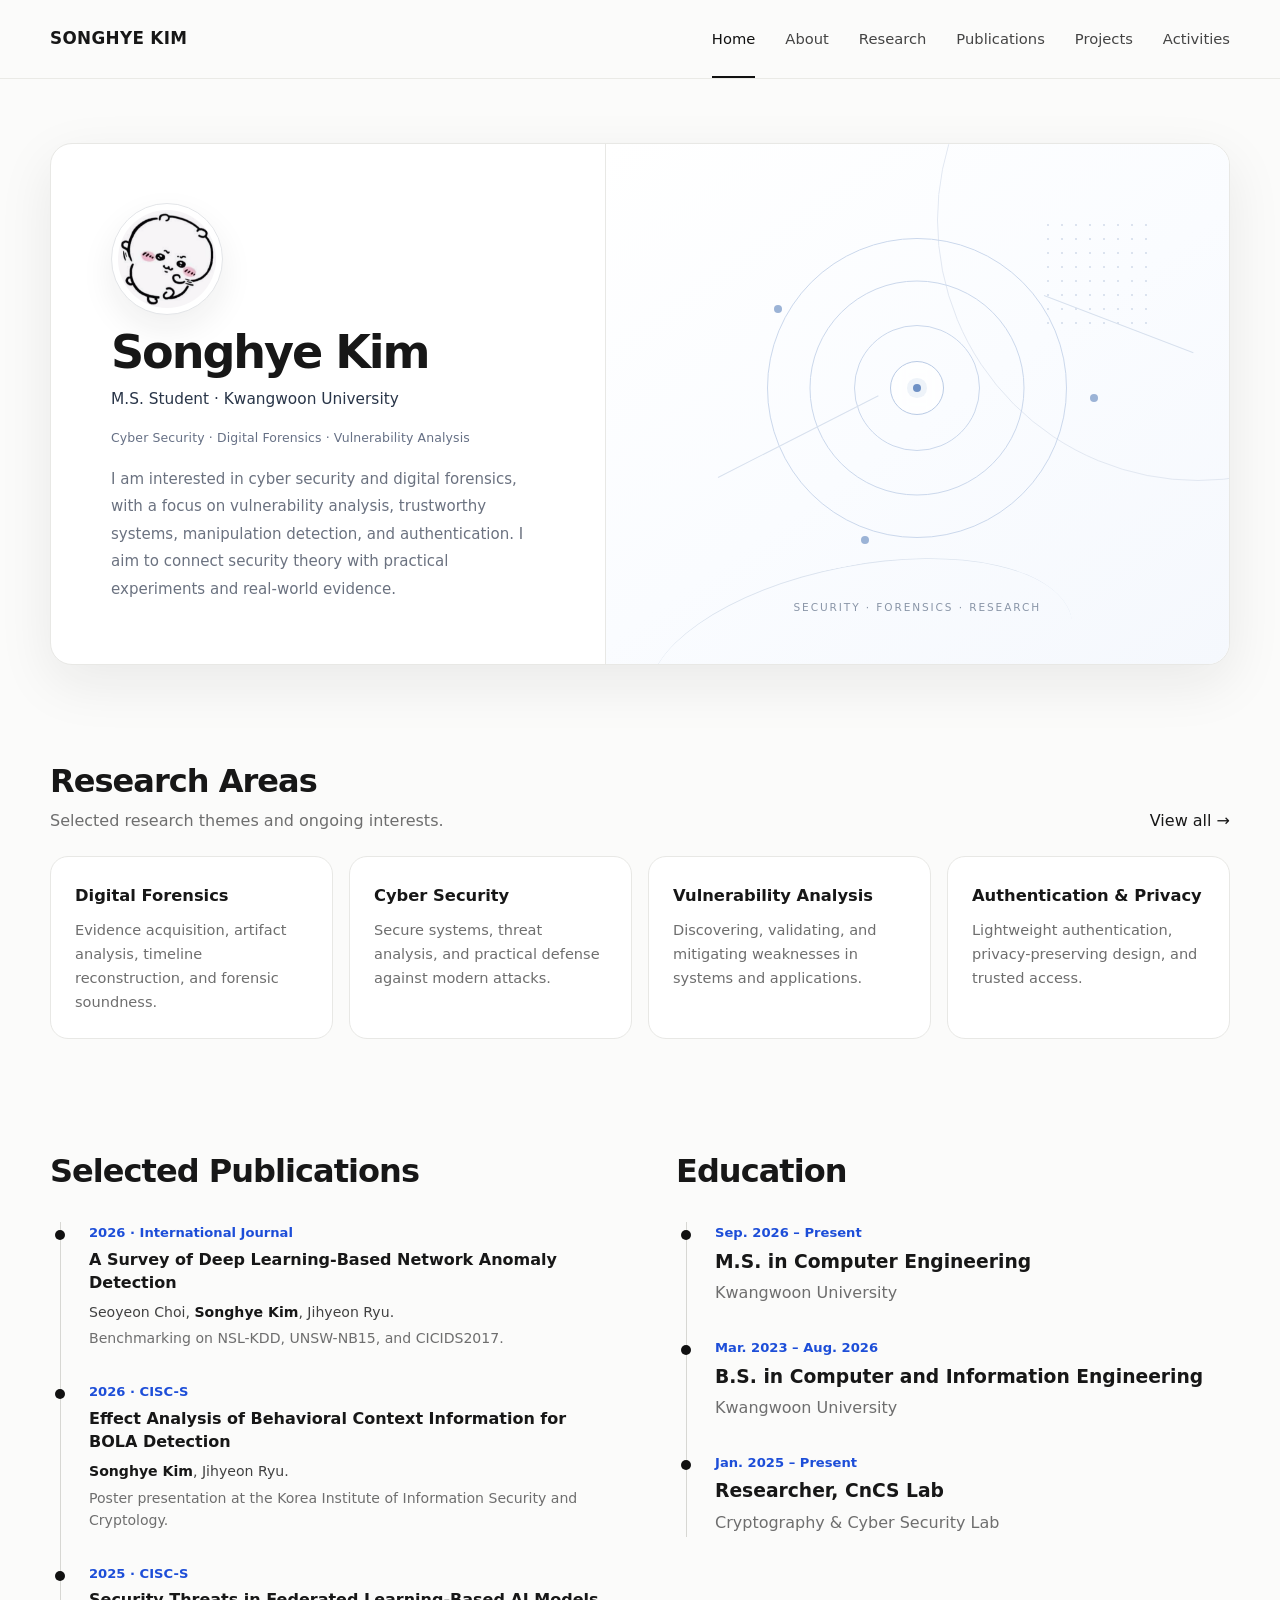
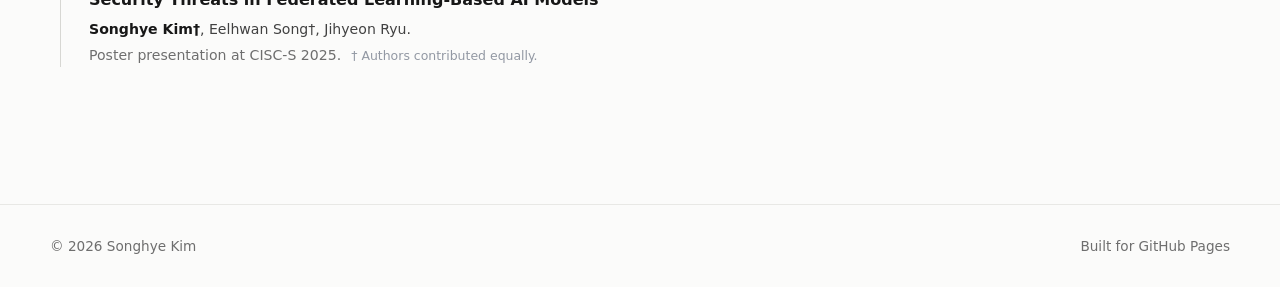
==== index.html @ ce2edfcd "ver 0.0.1" ====
<!doctype html>
<html lang="en">
<head>
  <meta charset="utf-8">
  <meta name="viewport" content="width=device-width,initial-scale=1">
  <meta name="description" content="Songhye Kim academic portfolio">
  <title>Home | Songhye Kim</title>
  <link rel="icon" href="assets/icons/favicon.svg">
  <link rel="stylesheet" href="assets/css/style.css">
</head>
<body>
<header class="site-header">
  <div class="container nav">
    <a class="brand" href="index.html">SONGHYE KIM</a>
    <button class="menu-btn" aria-label="메뉴 열기">Menu</button>
    <nav class="nav-links">
      <a class="active" href="index.html">Home</a>
      <a href="about.html">About</a>
      <a href="research.html">Research</a>
      <a href="publications.html">Publications</a>
      <a href="projects.html">Projects</a>
      <a href="activities.html">Activities</a>
    </nav>
  </div>
</header>

<main>
  <section class="hero">
    <div class="container">
      <div class="hero-card hero-card-clean hero-card-profile">
        <div class="hero-copy hero-copy-clean hero-copy-profile">
          <div class="profile-image-wrap">
            <img class="profile-image" src="assets/img/profile-hamster.png" alt="Songhye Kim profile image">
          </div>
          <h1>Songhye Kim</h1>
          <div class="hero-role"><span data-degree-status>Incoming M.S. Student</span> · Kwangwoon University</div>
          <div class="eyebrow hero-interests">Cyber Security · Digital Forensics · Vulnerability Analysis</div>
          <p class="lead hero-bio">I am interested in cyber security and digital forensics, with a focus on vulnerability analysis, trustworthy systems, manipulation detection, and authentication. I aim to connect security theory with practical experiments and real-world evidence.</p>
        </div>

        <div class="hero-visual-minimal interactive-visual" data-interactive-visual aria-hidden="true">
          <div class="visual-grid"></div>
          <div class="visual-orbit orbit-1"></div>
          <div class="visual-orbit orbit-2"></div>
          <div class="visual-orbit orbit-3"></div>
          <div class="visual-core"><span class="visual-core-dot"></span></div>
          <span class="visual-node node-1"></span>
          <span class="visual-node node-2"></span>
          <span class="visual-node node-3"></span>
          <span class="visual-line line-1"></span>
          <span class="visual-line line-2"></span>
          <span class="visual-cursor-dot"></span>
          <div class="visual-caption">SECURITY · FORENSICS · RESEARCH</div>
        </div>
      </div>
    </div>
  </section>

  <section>
    <div class="container">
      <div class="section-head">
        <div>
          <h2>Research Areas</h2>
          <p>Selected research themes and ongoing interests.</p>
        </div>
        <a href="research.html">View all →</a>
      </div>
      <div class="grid-4">
        <article class="card research-card-clean"><h3>Digital Forensics</h3><p>Evidence acquisition, artifact analysis, timeline reconstruction, and forensic soundness.</p></article>
        <article class="card research-card-clean"><h3>Cyber Security</h3><p>Secure systems, threat analysis, and practical defense against modern attacks.</p></article>
        <article class="card research-card-clean"><h3>Vulnerability Analysis</h3><p>Discovering, validating, and mitigating weaknesses in systems and applications.</p></article>
        <article class="card research-card-clean"><h3>Authentication & Privacy</h3><p>Lightweight authentication, privacy-preserving design, and trusted access.</p></article>
      </div>
    </div>
  </section>

  <section class="home-overview-section">
    <div class="container home-overview">
      <div>
        <div class="section-head"><h2>Selected Publications</h2></div>
        <div class="timeline publication-timeline">
          <div class="timeline-item publication-timeline-item">
            <div class="period">2026 · International Journal</div>
            <h3>A Survey of Deep Learning-Based Network Anomaly Detection</h3>
            <p class="publication-authors">Seoyeon Choi, <strong>Songhye Kim</strong>, Jihyeon Ryu.</p>
            <p>Benchmarking on NSL-KDD, UNSW-NB15, and CICIDS2017.</p>
          </div>
          <div class="timeline-item publication-timeline-item">
            <div class="period">2026 · CISC-S</div>
            <h3>Effect Analysis of Behavioral Context Information for BOLA Detection</h3>
            <p class="publication-authors"><strong>Songhye Kim</strong>, Jihyeon Ryu.</p>
            <p>Poster presentation at the Korea Institute of Information Security and Cryptology.</p>
          </div>
          <div class="timeline-item publication-timeline-item">
            <div class="period">2025 · CISC-S</div>
            <h3>Security Threats in Federated Learning-Based AI Models</h3>
            <p class="publication-authors"><strong>Songhye Kim†</strong>, Eelhwan Song†, Jihyeon Ryu.</p>
            <p>Poster presentation at CISC-S 2025. <span class="contrib-note">† Authors contributed equally.</span></p>
          </div>
        </div>
      </div>
      <div>
        <div class="section-head"><h2>Education</h2></div>
        <div class="timeline">
          <div class="timeline-item"><div class="period">Sep. 2026 – Present</div><h3>M.S. in Computer Engineering</h3><p>Kwangwoon University</p></div>
          <div class="timeline-item"><div class="period">Mar. 2023 – Aug. 2026</div><h3>B.S. in Computer and Information Engineering</h3><p>Kwangwoon University</p></div>
          <div class="timeline-item"><div class="period">Jan. 2025 – Present</div><h3>Researcher, CnCS Lab</h3><p>Cryptography & Cyber Security Lab</p></div>
        </div>
      </div>
    </div>
  </section>
</main>

<footer class="footer">
  <div class="container footer-inner">
    <span>© <span data-year></span> Songhye Kim</span>
    <span>Built for GitHub Pages</span>
  </div>
</footer>
<script src="assets/js/site.js"></script>
</body>
</html>
---- assets/css/style.css ----
:root{--bg:#fbfbfa;--panel:#fff;--text:#171717;--muted:#6e6e6e;--line:#e8e8e5;--accent:#1d4ed8;--soft:#f4f7ff;--shadow:0 18px 55px rgba(20,20,20,.08);--radius:22px}*{box-sizing:border-box}html{scroll-behavior:smooth}body{margin:0;font-family:Inter,ui-sans-serif,system-ui,-apple-system,BlinkMacSystemFont,"Segoe UI",sans-serif;background:var(--bg);color:var(--text);line-height:1.65}a{color:inherit;text-decoration:none}img{max-width:100%;display:block}.container{width:min(1180px,calc(100% - 64px));margin:auto}.site-header{position:sticky;top:0;z-index:50;background:rgba(251,251,250,.92);backdrop-filter:blur(16px);border-bottom:1px solid rgba(232,232,229,.9)}.nav{height:78px;display:flex;align-items:center;justify-content:space-between}.brand{font-weight:750;letter-spacing:.02em;font-size:1.05rem}.nav-links{display:flex;gap:30px;align-items:center;font-size:.92rem}.nav-links a{position:relative;color:#444}.nav-links a:hover,.nav-links a.active{color:#111}.nav-links a.active:after{content:"";position:absolute;left:0;right:0;bottom:-27px;height:2px;background:#111}.menu-btn{display:none;border:1px solid var(--line);background:#fff;border-radius:12px;padding:9px 12px}.hero{padding:72px 0 46px}.hero-card{min-height:560px;background:var(--panel);border:1px solid var(--line);border-radius:var(--radius);box-shadow:var(--shadow);display:grid;grid-template-columns:1.04fr .96fr;overflow:hidden}.hero-copy{padding:76px 58px;display:flex;flex-direction:column;justify-content:center}.eyebrow{font-size:.9rem;color:#777;margin-bottom:14px}.hero h1{font-size:clamp(3rem,6vw,5.2rem);letter-spacing:-.055em;line-height:.98;margin:0 0 18px}.hero-role{font-size:1.25rem;color:#444;margin-bottom:18px}.lead{color:var(--muted);max-width:610px;margin:0 0 30px}.actions{display:flex;gap:12px;flex-wrap:wrap}.btn{display:inline-flex;align-items:center;justify-content:center;padding:13px 20px;border-radius:10px;border:1px solid #1d1d1d;font-weight:650;font-size:.92rem}.btn.primary{background:#171717;color:#fff}.btn.secondary{background:#fff}.socials{display:flex;gap:18px;margin-top:30px;color:#555;font-size:.9rem}.hero-art{position:relative;min-height:560px;background:linear-gradient(135deg,#fff,#f7f9fd);border-left:1px solid var(--line);overflow:hidden}.orb{position:absolute;border:1px solid #cfd6e6;border-radius:50%}.orb.one{width:360px;height:360px;right:-50px;top:100px}.orb.two{width:260px;height:260px;right:65px;top:150px}.orb.three{width:160px;height:160px;right:180px;top:210px}.curve{position:absolute;width:500px;height:250px;border-top:1px solid #c9cfdb;border-radius:50%;transform:rotate(-18deg);right:-30px;top:220px}.lock{position:absolute;right:190px;top:245px;width:78px;height:78px;border:1px solid #aeb8cb;border-radius:50%;display:grid;place-items:center;font-size:28px;background:#fff}.dots{position:absolute;right:95px;top:115px;width:110px;height:110px;background-image:radial-gradient(#bcc4d2 1px,transparent 1px);background-size:13px 13px}.leaf{position:absolute;right:125px;bottom:95px;font-size:70px;transform:rotate(-18deg);filter:grayscale(.25)}.stats{display:grid;grid-template-columns:repeat(3,1fr);gap:14px;margin-top:28px}.stat{border:1px solid var(--line);border-radius:14px;padding:18px;background:#fff}.stat strong{display:block;font-size:1.35rem}.stat span{font-size:.83rem;color:var(--muted)}section{padding:48px 0}.section-head{display:flex;justify-content:space-between;align-items:end;margin-bottom:22px}.section-head h2,.page-title{font-size:2rem;letter-spacing:-.03em;margin:0}.section-head p{color:var(--muted);margin:0}.grid-4{display:grid;grid-template-columns:repeat(4,1fr);gap:16px}.card{background:#fff;border:1px solid var(--line);border-radius:18px;padding:24px;transition:.2s}.card:hover{transform:translateY(-3px);box-shadow:0 14px 34px rgba(20,20,20,.07)}.icon{width:42px;height:42px;border:1px solid #dce2ef;border-radius:12px;display:grid;place-items:center;margin-bottom:18px;background:var(--soft)}.card h3{margin:0 0 8px;font-size:1.02rem}.card p{margin:0;color:var(--muted);font-size:.91rem}.split{display:grid;grid-template-columns:1fr 1fr;gap:22px}.list{background:#fff;border:1px solid var(--line);border-radius:18px;overflow:hidden}.list-item{padding:22px 24px;border-bottom:1px solid var(--line)}.list-item:last-child{border-bottom:0}.list-item small{color:var(--accent);font-weight:700}.list-item h3{font-size:1rem;margin:5px 0}.list-item p{margin:0;color:var(--muted);font-size:.88rem}.tag-row{display:flex;gap:8px;flex-wrap:wrap;margin-top:14px}.tag{padding:6px 10px;border:1px solid var(--line);border-radius:999px;font-size:.78rem;color:#555;background:#fff}.page-hero{padding:62px 0 28px}.page-hero p{max-width:720px;color:var(--muted)}.timeline{border-left:1px solid #d7d7d3;margin-left:10px;padding-left:28px}.timeline-item{position:relative;margin-bottom:30px}.timeline-item:before{content:"";position:absolute;width:10px;height:10px;border-radius:50%;background:#111;left:-34px;top:8px}.timeline-item .period{font-size:.82rem;color:var(--accent);font-weight:700}.timeline-item h3{margin:3px 0}.timeline-item p{margin:0;color:var(--muted)}.pub{padding:24px 0;border-bottom:1px solid var(--line)}.pub:last-child{border-bottom:0}.pub .meta{font-size:.8rem;color:var(--accent);font-weight:750}.pub h3{margin:6px 0;font-size:1.08rem}.pub p{margin:0;color:var(--muted);font-size:.9rem}.footer{margin-top:58px;border-top:1px solid var(--line);padding:30px 0;color:var(--muted);font-size:.85rem}.footer-inner{display:flex;justify-content:space-between;gap:18px}.notice{background:#f6f7f9;border:1px solid var(--line);padding:16px 18px;border-radius:14px;color:#5d5d5d;font-size:.88rem}.contact-grid{display:grid;grid-template-columns:.85fr 1.15fr;gap:24px}.contact-box,.form-box{background:#fff;border:1px solid var(--line);border-radius:18px;padding:26px}.contact-line{padding:15px 0;border-bottom:1px solid var(--line)}.contact-line:last-child{border-bottom:0}.contact-line small{display:block;color:var(--muted)}input,textarea{width:100%;padding:13px 14px;border:1px solid var(--line);border-radius:10px;background:#fff;font:inherit;margin-bottom:12px}textarea{min-height:140px;resize:vertical}@media(max-width:900px){.hero-card{grid-template-columns:1fr}.hero-art{display:none}.grid-4{grid-template-columns:repeat(2,1fr)}.split,.contact-grid{grid-template-columns:1fr}.nav-links{display:none;position:absolute;top:78px;left:0;right:0;background:#fff;border-bottom:1px solid var(--line);padding:18px 20px;flex-direction:column;align-items:flex-start;gap:16px}.nav-links.open{display:flex}.nav-links a.active:after{display:none}.menu-btn{display:block}}@media(max-width:600px){.container{width:min(100% - 24px,1120px)}.hero{padding-top:28px}.hero-copy{padding:52px 26px}.hero h1{font-size:3.15rem}.grid-4,.stats{grid-template-columns:1fr}.footer-inner{flex-direction:column}.nav{height:68px}.nav-links{top:68px}}

/* Refined home hero */
.hero-card-clean{min-height:590px;grid-template-columns:1.03fr .97fr}
.hero-copy-clean{padding:62px 66px 64px;align-items:flex-start}
.profile-image-wrap{width:132px;height:132px;border-radius:50%;padding:6px;background:#fff;border:1px solid #e3e5e8;box-shadow:0 14px 34px rgba(23,23,23,.07);margin-bottom:28px}
.profile-image{width:100%;height:100%;object-fit:cover;border-radius:50%;background:#fff}
.hero-copy-clean .eyebrow{margin-bottom:12px;color:#667085;font-size:.83rem;letter-spacing:.01em}
.hero-copy-clean h1{font-size:clamp(3.4rem,6.4vw,5.55rem);margin-bottom:16px;max-width:540px}
.hero-copy-clean .hero-role{font-size:1.05rem;color:#2f3a4a;margin-bottom:24px}
.hero-bio{font-size:1rem;line-height:1.85;max-width:560px;margin:0;color:#6b7280}
.hero-education{position:relative;min-height:590px;border-left:1px solid var(--line);background:linear-gradient(145deg,#fbfcff 0%,#f7f9fd 100%);display:flex;align-items:center;justify-content:center;padding:58px 54px;overflow:hidden}
.education-panel{position:relative;z-index:2;width:min(100%,390px);background:rgba(255,255,255,.84);border:1px solid rgba(218,223,232,.95);border-radius:22px;padding:34px 34px 30px;box-shadow:0 18px 55px rgba(44,57,79,.07);backdrop-filter:blur(10px)}
.education-heading{padding-bottom:22px;border-bottom:1px solid #e9ebef}
.education-kicker{font-size:.72rem;letter-spacing:.18em;color:#778096;font-weight:750}
.education-heading h2{font-size:1.55rem;letter-spacing:-.035em;margin:7px 0 0;font-weight:720}
.education-list{position:relative;padding-left:23px;margin-top:8px}
.education-list:before{content:"";position:absolute;left:5px;top:26px;bottom:26px;width:1px;background:#d8dee9}
.education-entry{position:relative;padding:22px 0 22px 8px}
.education-entry+ .education-entry{border-top:1px solid #eceef2}
.education-entry:before{content:"";position:absolute;left:-22px;top:30px;width:9px;height:9px;border-radius:50%;background:#fff;border:2px solid #8fa6c8}
.education-entry.current:before{border-color:#1d4ed8;background:#1d4ed8;box-shadow:0 0 0 5px rgba(29,78,216,.08)}
.education-period{font-size:.78rem;color:#6b7280;margin-bottom:6px;font-weight:650;letter-spacing:.01em}
.education-entry h3{font-size:1.03rem;line-height:1.45;margin:0 0 5px;letter-spacing:-.015em}
.education-entry p{margin:0;color:#667085;font-size:.9rem}
.education-status{display:inline-block;margin-top:11px;padding:5px 9px;border-radius:999px;background:#f3f6fc;border:1px solid #e1e7f2;color:#4c6180;font-size:.72rem;font-weight:650}
.education-note{padding-top:20px;margin-top:2px;display:flex;gap:11px;align-items:flex-start}
.education-note-line{width:26px;height:1px;background:#9aa7bb;margin-top:10px;flex:0 0 auto}
.education-note p{margin:0;color:#7a8190;font-size:.8rem;line-height:1.65}
.hero-decoration{position:absolute;inset:0;z-index:1;pointer-events:none;opacity:.75}
.decor-line{position:absolute;border:1px solid #d6deeb;border-radius:50%}
.line-a{width:420px;height:420px;right:-210px;top:-145px}
.line-b{width:310px;height:310px;left:-150px;bottom:-190px}
.decor-dot{position:absolute;width:6px;height:6px;border-radius:50%;background:#c7d3e6}
.dot-a{right:74px;top:90px}.dot-b{left:74px;bottom:82px}.dot-c{right:44px;bottom:130px;background:#9fb5d8}

@media(max-width:900px){
  .hero-card-clean{grid-template-columns:1fr;min-height:0}
  .hero-copy-clean{padding:52px 42px 46px}
  .hero-education{display:flex;min-height:0;border-left:0;border-top:1px solid var(--line);padding:42px}
  .education-panel{width:100%;max-width:620px}
}
@media(max-width:600px){
  .hero-copy-clean{padding:40px 26px 38px}
  .profile-image-wrap{width:108px;height:108px;margin-bottom:24px}
  .hero-copy-clean h1{font-size:3.35rem}
  .hero-copy-clean .hero-role{font-size:.98rem}
  .hero-bio{font-size:.94rem}
  .hero-education{padding:28px 22px}
  .education-panel{padding:27px 24px 24px}
}


/* Projects page card refinement */
.projects-grid{align-items:stretch}
.project-card{padding:28px 30px 24px;border-radius:22px;display:flex;flex-direction:column;gap:14px}
.project-card h3{margin:0;font-size:1.06rem;line-height:1.45;letter-spacing:-.02em}
.project-card p{font-size:.93rem;line-height:1.72}
.project-title-row{display:flex;align-items:center;gap:12px;min-height:64px}
.project-icon{width:44px;height:44px;flex:0 0 44px;display:grid;place-items:center;border-radius:14px;border:1px solid #e2e8f3;box-shadow:0 10px 22px rgba(62,95,154,.08)}
.project-icon svg{width:22px;height:22px;stroke:#56657f;stroke-width:1.65;stroke-linecap:round;stroke-linejoin:round}
.project-icon-blue{background:linear-gradient(180deg,#f5f8ff 0%,#edf3ff 100%)}
.project-icon-peach{background:linear-gradient(180deg,#fff7f1 0%,#fff0e7 100%)}
.project-icon-mint{background:linear-gradient(180deg,#f3fbf8 0%,#ebf8f2 100%)}
.project-icon-lavender{background:linear-gradient(180deg,#f8f5ff 0%,#f1edff 100%)}
.project-card .tag-row{margin-top:auto;padding-top:4px}
.project-card:hover .project-icon{transform:translateY(-1px);transition:.2s}
@media(max-width:600px){
  .project-card{padding:24px 22px 20px}
  .project-title-row{min-height:0;align-items:flex-start}
}


/* FINAL CLEAN PROFILE + ICON-FREE CARDS */
.hero-card-profile{min-height:520px;grid-template-columns:.94fr 1.06fr}
.hero-copy-profile{padding:48px 60px 50px;justify-content:center;align-items:flex-start}
.hero-copy-profile .profile-image-wrap{width:112px;height:112px;margin:0 0 14px}
.hero-copy-profile h1{font-size:clamp(2.25rem,3.6vw,3.05rem);line-height:1.02;letter-spacing:-.045em;margin:0 0 11px;max-width:none}
.hero-copy-profile .hero-role{font-size:.96rem;margin:0 0 16px;color:#293548}
.hero-copy-profile .hero-interests{margin:0 0 17px;font-size:.78rem;color:#667085}
.hero-copy-profile .hero-bio{font-size:.94rem;line-height:1.82;max-width:520px;margin:0}
.hero-visual-minimal{position:relative;min-height:520px;border-left:1px solid var(--line);overflow:hidden;background:linear-gradient(145deg,#fff 0%,#fafcff 52%,#f5f8fd 100%)}
.hero-visual-minimal:before{content:"";position:absolute;width:520px;height:520px;border:1px solid #e2e8f2;border-radius:50%;right:-230px;top:-185px}
.hero-visual-minimal:after{content:"";position:absolute;width:430px;height:190px;border-top:1px solid #dce4ef;border-radius:50%;left:40px;bottom:-92px;transform:rotate(-11deg)}
.visual-grid{position:absolute;right:70px;top:74px;width:118px;height:118px;background-image:radial-gradient(#ced8e8 1px,transparent 1px);background-size:14px 14px;opacity:.7}
.visual-orbit{position:absolute;border:1px solid #cbd8ec;border-radius:50%;left:50%;top:47%;transform:translate(-50%,-50%)}
.orbit-1{width:300px;height:300px}.orbit-2{width:215px;height:215px}.orbit-3{width:126px;height:126px}
.visual-core{position:absolute;left:50%;top:47%;transform:translate(-50%,-50%);width:60px;height:60px;border-radius:50%;display:grid;place-items:center;background:rgba(255,255,255,.85);border:1px solid #b9cae4;font-weight:720;letter-spacing:.1em;color:#5472a5;font-size:.78rem}
.visual-node{position:absolute;width:8px;height:8px;border-radius:50%;background:#9bb3d6}
.node-1{left:27%;top:31%}.node-2{right:21%;top:48%}.node-3{left:41%;bottom:23%}
.visual-line{position:absolute;height:1px;background:#d8e1ee;transform-origin:left center}
.line-1{width:180px;left:18%;top:64%;transform:rotate(-27deg)}
.line-2{width:160px;right:4%;top:29%;transform:rotate(21deg)}
.visual-caption{position:absolute;left:50%;bottom:48px;transform:translateX(-50%);font-size:.66rem;letter-spacing:.18em;color:#8a96a8;white-space:nowrap}
.research-card-clean{padding-top:26px}
.research-card-clean h3{margin-top:0}
.project-card{padding:30px 30px 26px;gap:14px}
.project-card h3{margin:0;font-size:1.07rem;line-height:1.45;letter-spacing:-.02em}
.project-card p{font-size:.93rem;line-height:1.72}
.project-card .tag-row{margin-top:auto;padding-top:4px}
.about-profile-card{max-width:none;padding:0}
@media(max-width:900px){
  .hero-card-profile{grid-template-columns:1fr;min-height:0}
  .hero-copy-profile{padding:44px 42px 42px}
  .hero-visual-minimal{min-height:300px;border-left:0;border-top:1px solid var(--line)}
  .orbit-1{width:230px;height:230px}.orbit-2{width:168px;height:168px}.orbit-3{width:100px;height:100px}
}
@media(max-width:600px){
  .hero-copy-profile{padding:36px 26px}
  .hero-copy-profile .profile-image-wrap{width:94px;height:94px;margin-bottom:13px}
  .hero-copy-profile h1{font-size:2.35rem}
  .hero-copy-profile .hero-role{font-size:.91rem}
  .hero-copy-profile .hero-bio{font-size:.91rem}
  .hero-visual-minimal{min-height:250px}
  .visual-caption{bottom:26px;font-size:.58rem}
  .project-card{padding:24px 22px 20px}
}


/* Interactive home visual — text-free center */
.interactive-visual{
  --p1x:0px;--p1y:0px;
  --p2x:0px;--p2y:0px;
  --p3x:0px;--p3y:0px;
  --grid-x:0px;--grid-y:0px;
  --n1x:0px;--n1y:0px;
  --n2x:0px;--n2y:0px;
  --n3x:0px;--n3y:0px;
  cursor:crosshair;
}
.interactive-visual .visual-grid{
  transform:translate(var(--grid-x),var(--grid-y));
  transition:transform .18s ease-out;
}
.interactive-visual .visual-orbit{
  transition:transform .18s ease-out,border-color .25s ease,opacity .25s ease;
}
.interactive-visual .orbit-1{transform:translate(calc(-50% + var(--p1x)),calc(-50% + var(--p1y)))}
.interactive-visual .orbit-2{transform:translate(calc(-50% + var(--p2x)),calc(-50% + var(--p2y)))}
.interactive-visual .orbit-3{transform:translate(calc(-50% + var(--p3x)),calc(-50% + var(--p3y)))}
.interactive-visual:hover .visual-orbit{border-color:#afc2df}
.interactive-visual .visual-core{
  width:54px;
  height:54px;
  background:rgba(255,255,255,.72);
  backdrop-filter:blur(8px);
  transition:transform .2s ease,border-color .25s ease,box-shadow .25s ease;
}
.interactive-visual:hover .visual-core{
  transform:translate(-50%,-50%) scale(1.06);
  border-color:#9eb7dc;
  box-shadow:0 0 0 9px rgba(134,166,211,.07);
}
.visual-core-dot{
  width:8px;
  height:8px;
  border-radius:50%;
  background:#6f91c5;
  box-shadow:0 0 0 6px rgba(111,145,197,.11);
  animation:corePulse 2.4s ease-in-out infinite;
}
@keyframes corePulse{
  0%,100%{transform:scale(.9);box-shadow:0 0 0 5px rgba(111,145,197,.08)}
  50%{transform:scale(1.15);box-shadow:0 0 0 11px rgba(111,145,197,.035)}
}
.interactive-visual .visual-node{
  transition:transform .18s ease-out,background .2s ease,box-shadow .2s ease;
}
.interactive-visual:hover .visual-node{background:#7fa0d0;box-shadow:0 0 0 5px rgba(127,160,208,.08)}
.interactive-visual .node-1{transform:translate(var(--n1x),var(--n1y))}
.interactive-visual .node-2{transform:translate(var(--n2x),var(--n2y))}
.interactive-visual .node-3{transform:translate(var(--n3x),var(--n3y))}
.visual-cursor-dot{
  position:absolute;
  left:0;
  top:0;
  width:10px;
  height:10px;
  border:1px solid #8fa9cf;
  border-radius:50%;
  opacity:0;
  pointer-events:none;
  transform:translate(-50%,-50%);
  transition:opacity .18s ease,width .18s ease,height .18s ease,background .18s ease;
  z-index:5;
}
.interactive-visual.is-active .visual-cursor-dot{opacity:.65}
.interactive-visual.is-pressing .visual-cursor-dot{width:18px;height:18px;background:rgba(143,169,207,.08)}
.visual-ripple{
  position:absolute;
  width:18px;
  height:18px;
  margin:-9px 0 0 -9px;
  border:1px solid rgba(111,145,197,.6);
  border-radius:50%;
  pointer-events:none;
  z-index:4;
  animation:visualRipple .75s ease-out forwards;
}
@keyframes visualRipple{
  from{opacity:.72;transform:scale(.6)}
  to{opacity:0;transform:scale(5.8)}
}
@media(prefers-reduced-motion:reduce){
  .visual-core-dot{animation:none}
  .interactive-visual .visual-grid,.interactive-visual .visual-orbit,.interactive-visual .visual-node{transition:none}
}
.contrib-note{font-size:.78rem;color:#9298a3;margin-left:.35rem;white-space:nowrap}
@media(max-width:600px){.contrib-note{display:block;margin:.28rem 0 0;white-space:normal}}


/* V5 — consistent page width and box-free academic sections */
main{width:100%}
.hero,.page-hero,section{width:100%}
.page-hero{padding:64px 0 24px}
.page-hero p{max-width:900px}
.hero{padding:64px 0 42px}
.hero-card-profile{width:100%}

.home-overview-section{padding-top:58px}
.home-overview{display:grid;grid-template-columns:minmax(0,1fr) minmax(0,1fr);gap:72px;align-items:start}
.home-overview .section-head{margin-bottom:24px}
.publication-timeline-item{margin-bottom:31px}
.publication-timeline-item h3{font-size:1rem;line-height:1.48;margin:4px 0 6px}
.publication-timeline-item p{font-size:.88rem;line-height:1.6}
.publication-timeline-item .publication-authors{color:#414141;margin-bottom:4px}
.publication-timeline-item .publication-authors strong{color:#171717}

.about-profile-section{padding:42px 0 32px}
.about-profile-clean{width:100%;padding:0;border:0;background:transparent;box-shadow:none}
.about-profile-clean h2{font-size:2rem;letter-spacing:-.03em;margin:0 0 22px}
.about-profile-clean>p:first-of-type{max-width:900px;margin:0;color:var(--muted);font-size:1rem;line-height:1.82}
.profile-interests{margin:22px 0 0!important;color:#5f6470!important;font-size:.86rem!important;letter-spacing:.01em}
.profile-interests span{color:#a0a5ae;padding:0 .35rem}
.about-profile-section+section{padding-top:34px}

.publications-page-section{padding-top:42px}
.publications-page-timeline{max-width:960px}
.publication-entry{padding-bottom:7px;margin-bottom:36px}
.publication-entry h3{font-size:1.08rem;line-height:1.5;margin:5px 0 7px;max-width:900px}
.publication-entry p{font-size:.91rem;line-height:1.65}

@media(max-width:900px){
  .container{width:min(100% - 40px,1180px)}
  .home-overview{grid-template-columns:1fr;gap:52px}
}
@media(max-width:600px){
  .container{width:min(100% - 24px,1180px)}
  .page-hero{padding:48px 0 16px}
  .hero{padding:34px 0 30px}
  .home-overview-section{padding-top:40px}
  .about-profile-clean h2{font-size:1.7rem}
  .profile-interests{line-height:1.8}
}
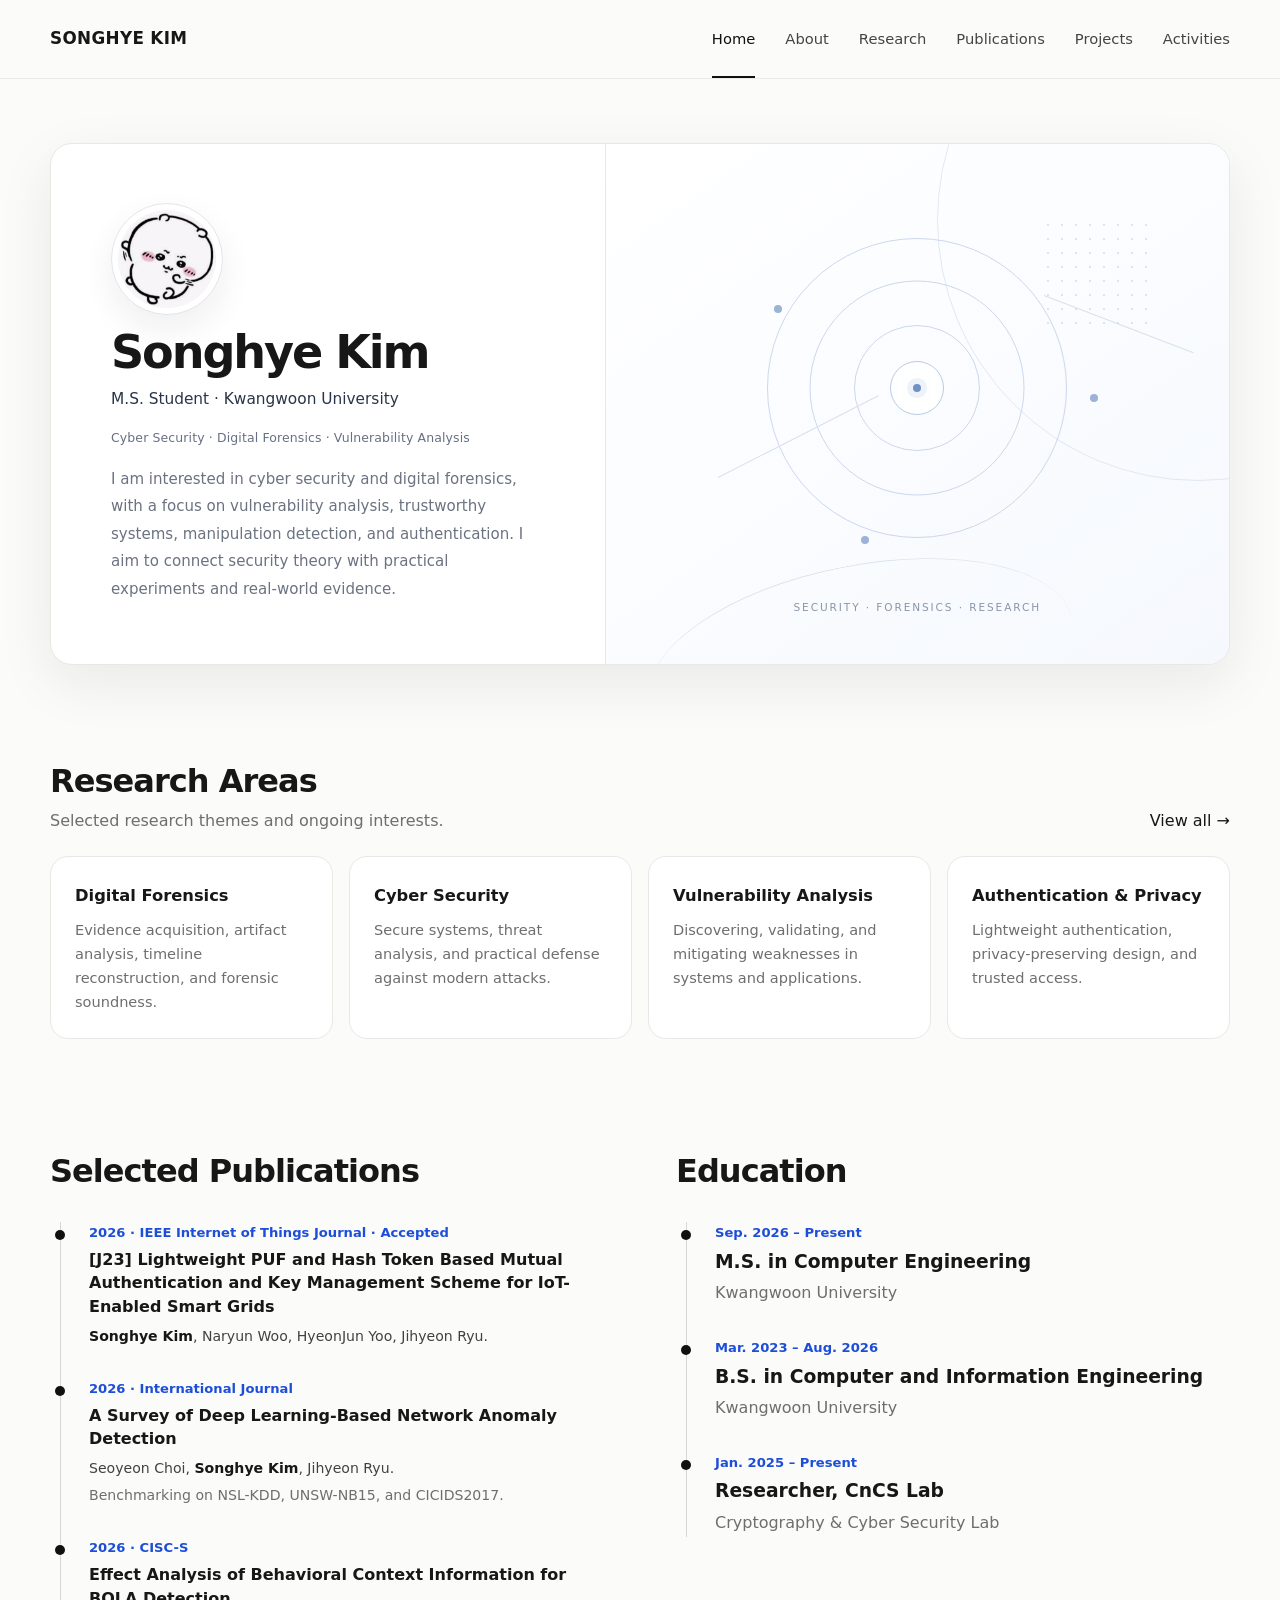
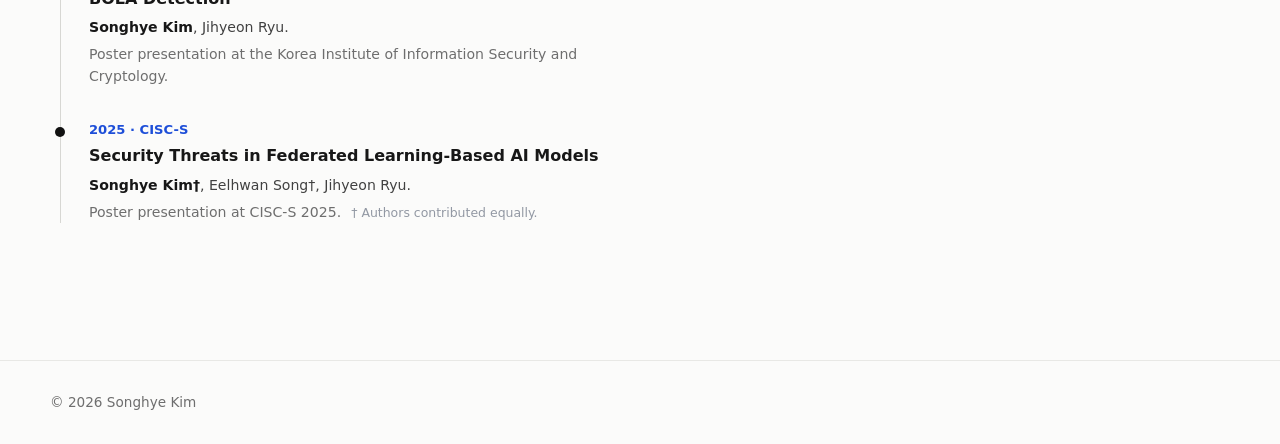
==== commit e658e15f: "Update" ====
--- a/index.html
+++ b/index.html
@@ -33,7 +33,7 @@
             <img class="profile-image" src="assets/img/profile-hamster.png" alt="Songhye Kim profile image">
           </div>
           <h1>Songhye Kim</h1>
-          <div class="hero-role"><span data-degree-status>Incoming M.S. Student</span> · Kwangwoon University</div>
+          <div class="hero-role"><span data-degree-status>M.S. Student</span> · Kwangwoon University</div>
           <div class="eyebrow hero-interests">Cyber Security · Digital Forensics · Vulnerability Analysis</div>
           <p class="lead hero-bio">I am interested in cyber security and digital forensics, with a focus on vulnerability analysis, trustworthy systems, manipulation detection, and authentication. I aim to connect security theory with practical experiments and real-world evidence.</p>
         </div>
@@ -80,6 +80,11 @@
         <div class="section-head"><h2>Selected Publications</h2></div>
         <div class="timeline publication-timeline">
           <div class="timeline-item publication-timeline-item">
+            <div class="period">2026 · IEEE Internet of Things Journal · Accepted</div>
+            <h3>[J23] Lightweight PUF and Hash Token Based Mutual Authentication and Key Management Scheme for IoT-Enabled Smart Grids</h3>
+            <p class="publication-authors"><strong>Songhye Kim</strong>, Naryun Woo, HyeonJun Yoo, Jihyeon Ryu.</p>
+          </div>
+          <div class="timeline-item publication-timeline-item">
             <div class="period">2026 · International Journal</div>
             <h3>A Survey of Deep Learning-Based Network Anomaly Detection</h3>
             <p class="publication-authors">Seoyeon Choi, <strong>Songhye Kim</strong>, Jihyeon Ryu.</p>
@@ -114,7 +119,7 @@
 <footer class="footer">
   <div class="container footer-inner">
     <span>© <span data-year></span> Songhye Kim</span>
-    <span>Built for GitHub Pages</span>
+
   </div>
 </footer>
 <script src="assets/js/site.js"></script>
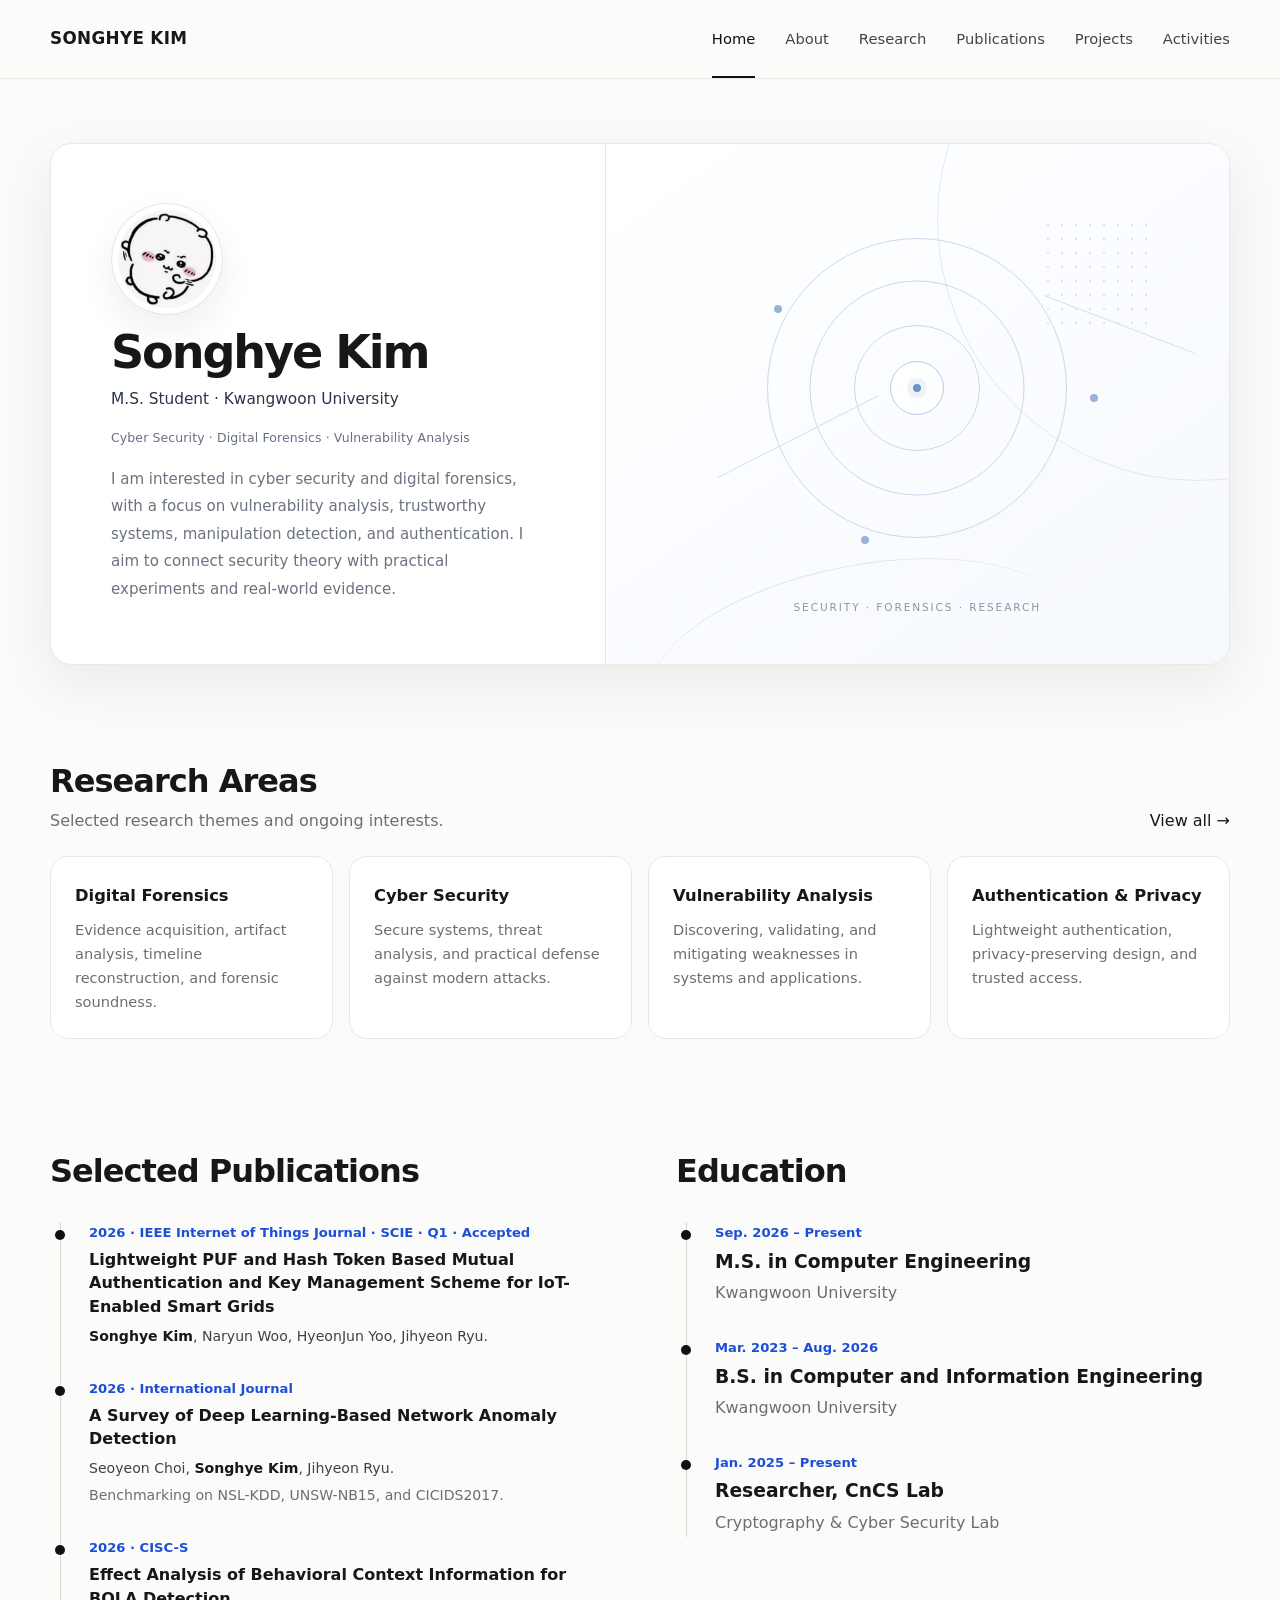
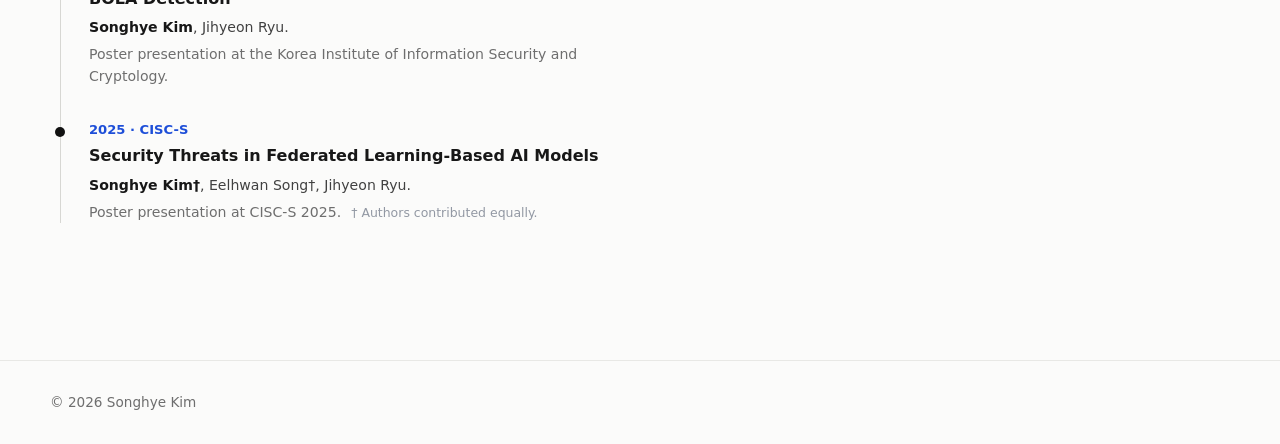
==== commit 0b4c570f: "Update" ====
--- a/index.html
+++ b/index.html
@@ -80,8 +80,8 @@
         <div class="section-head"><h2>Selected Publications</h2></div>
         <div class="timeline publication-timeline">
           <div class="timeline-item publication-timeline-item">
-            <div class="period">2026 · IEEE Internet of Things Journal · Accepted</div>
-            <h3>[J23] Lightweight PUF and Hash Token Based Mutual Authentication and Key Management Scheme for IoT-Enabled Smart Grids</h3>
+            <div class="period">2026 · IEEE Internet of Things Journal · SCIE · Q1 · Accepted</div>
+            <h3>Lightweight PUF and Hash Token Based Mutual Authentication and Key Management Scheme for IoT-Enabled Smart Grids</h3>
             <p class="publication-authors"><strong>Songhye Kim</strong>, Naryun Woo, HyeonJun Yoo, Jihyeon Ryu.</p>
           </div>
           <div class="timeline-item publication-timeline-item">
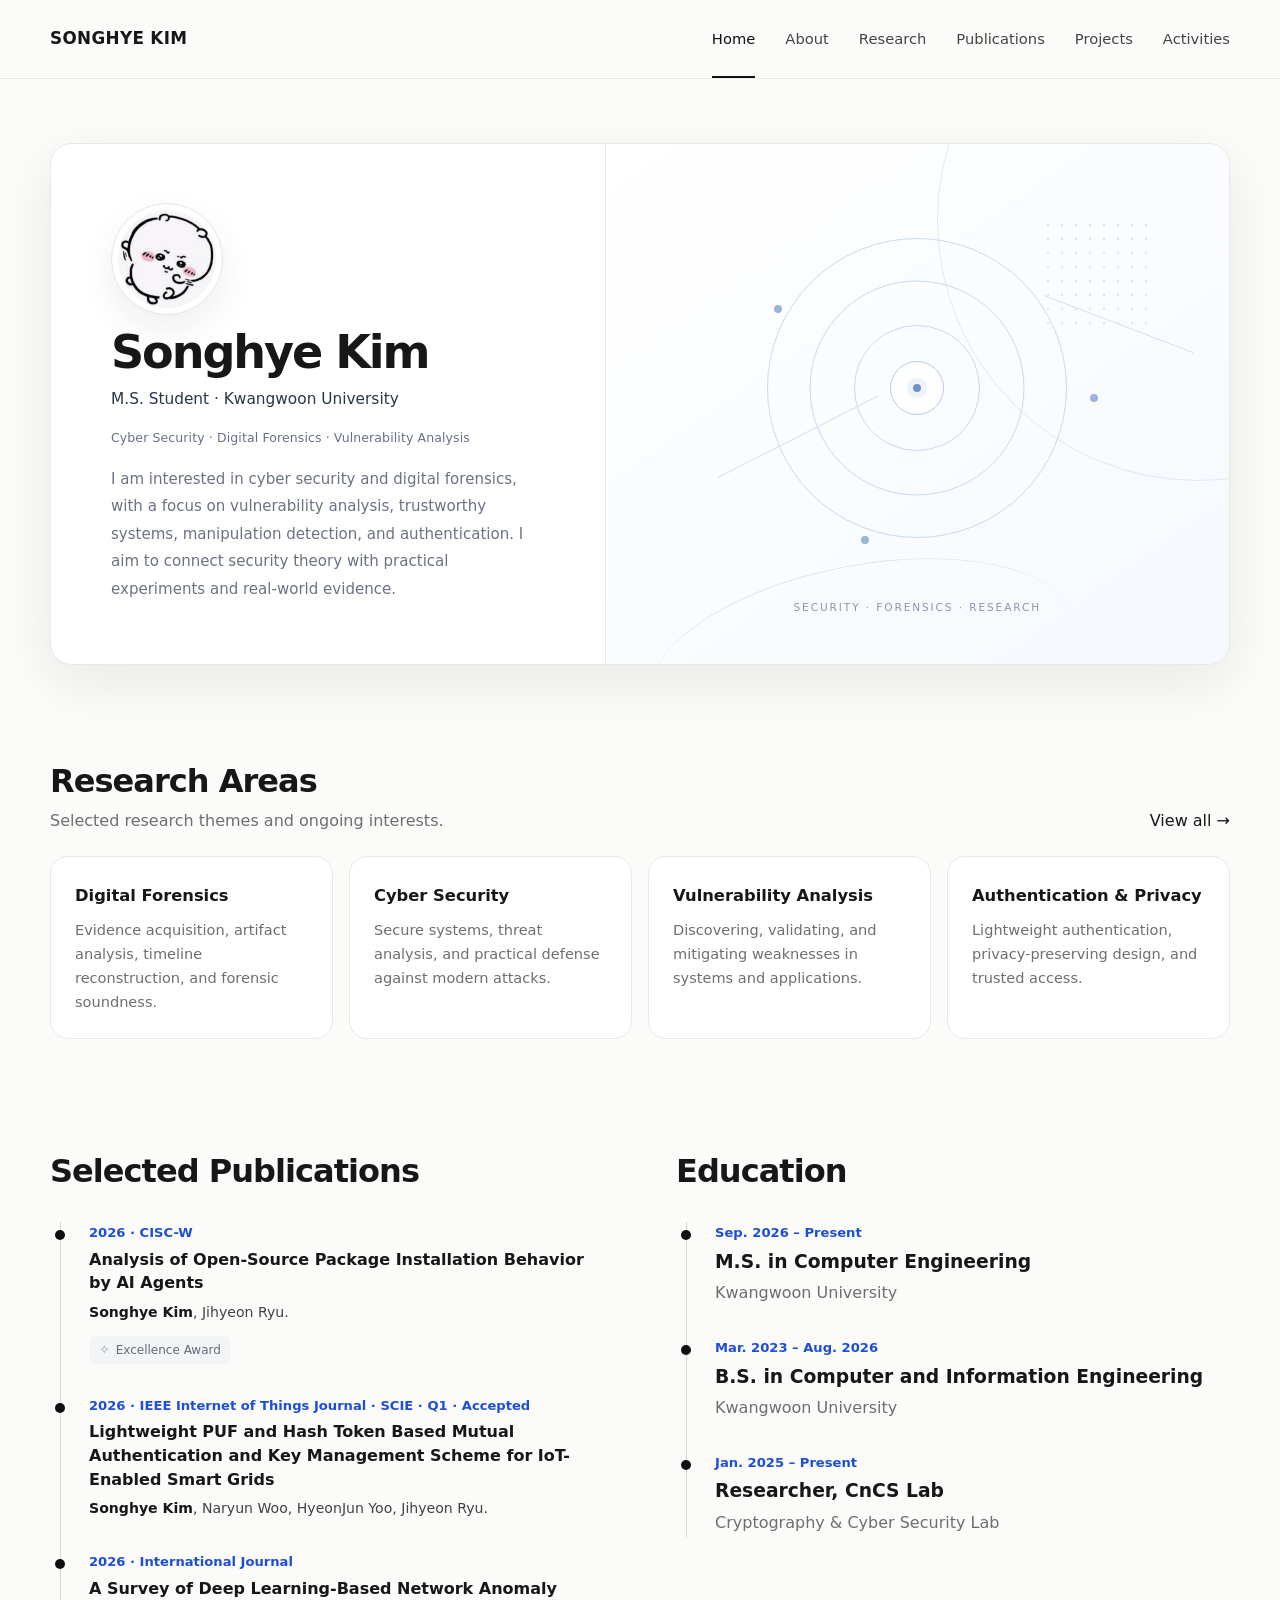
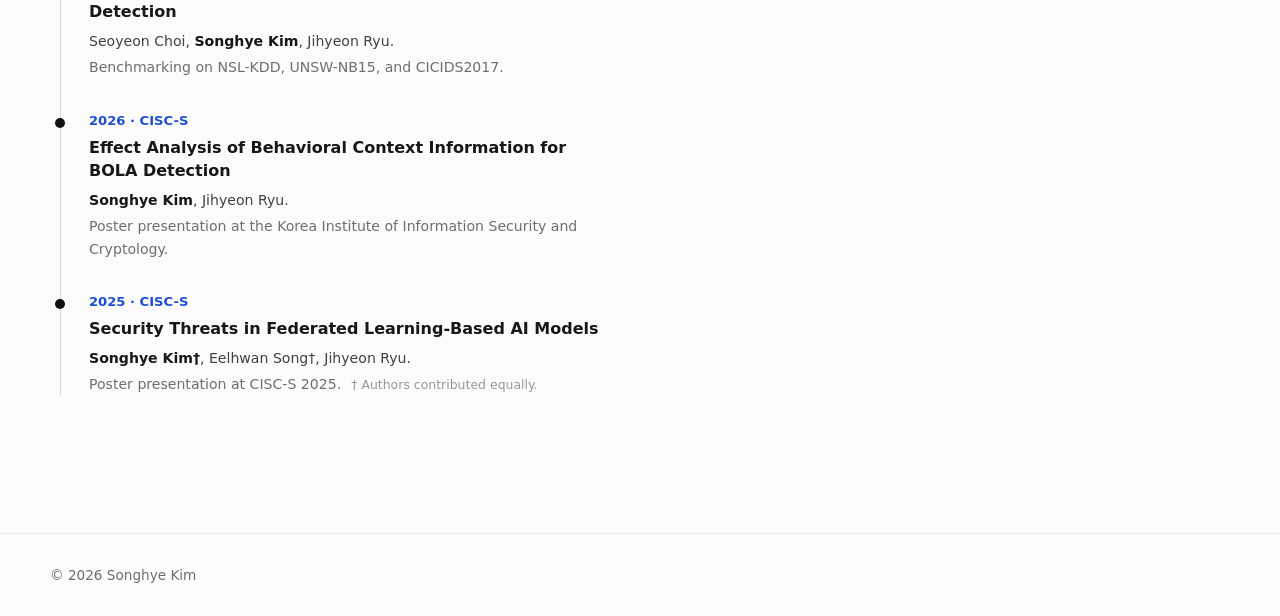
==== commit f22e0986: "Update" ====
--- a/index.html
+++ b/index.html
@@ -2,126 +2,328 @@
 <html lang="en">
 <head>
   <meta charset="utf-8">
-  <meta name="viewport" content="width=device-width,initial-scale=1">
+  <meta name="viewport" content="width=device-width, initial-scale=1">
   <meta name="description" content="Songhye Kim academic portfolio">
+
   <title>Home | Songhye Kim</title>
+
   <link rel="icon" href="assets/icons/favicon.svg">
   <link rel="stylesheet" href="assets/css/style.css">
+
+  <style>
+    .award-badge {
+      display: inline-flex;
+      align-items: center;
+      gap: 6px;
+      margin-top: 9px;
+      padding: 4px 10px;
+      border: 0;
+      border-radius: 7px;
+      background: #f3f4f6;
+      color: #626b78;
+      font-size: .75rem;
+      font-weight: 500;
+      line-height: 1.5;
+    }
+
+    .award-badge .award-star {
+      color: #929dad;
+      font-size: .8rem;
+    }
+  </style>
 </head>
+
 <body>
-<header class="site-header">
-  <div class="container nav">
-    <a class="brand" href="index.html">SONGHYE KIM</a>
-    <button class="menu-btn" aria-label="메뉴 열기">Menu</button>
-    <nav class="nav-links">
-      <a class="active" href="index.html">Home</a>
-      <a href="about.html">About</a>
-      <a href="research.html">Research</a>
-      <a href="publications.html">Publications</a>
-      <a href="projects.html">Projects</a>
-      <a href="activities.html">Activities</a>
-    </nav>
-  </div>
-</header>
-
-<main>
-  <section class="hero">
-    <div class="container">
-      <div class="hero-card hero-card-clean hero-card-profile">
-        <div class="hero-copy hero-copy-clean hero-copy-profile">
-          <div class="profile-image-wrap">
-            <img class="profile-image" src="assets/img/profile-hamster.png" alt="Songhye Kim profile image">
-          </div>
-          <h1>Songhye Kim</h1>
-          <div class="hero-role"><span data-degree-status>M.S. Student</span> · Kwangwoon University</div>
-          <div class="eyebrow hero-interests">Cyber Security · Digital Forensics · Vulnerability Analysis</div>
-          <p class="lead hero-bio">I am interested in cyber security and digital forensics, with a focus on vulnerability analysis, trustworthy systems, manipulation detection, and authentication. I aim to connect security theory with practical experiments and real-world evidence.</p>
-        </div>
-
-        <div class="hero-visual-minimal interactive-visual" data-interactive-visual aria-hidden="true">
-          <div class="visual-grid"></div>
-          <div class="visual-orbit orbit-1"></div>
-          <div class="visual-orbit orbit-2"></div>
-          <div class="visual-orbit orbit-3"></div>
-          <div class="visual-core"><span class="visual-core-dot"></span></div>
-          <span class="visual-node node-1"></span>
-          <span class="visual-node node-2"></span>
-          <span class="visual-node node-3"></span>
-          <span class="visual-line line-1"></span>
-          <span class="visual-line line-2"></span>
-          <span class="visual-cursor-dot"></span>
-          <div class="visual-caption">SECURITY · FORENSICS · RESEARCH</div>
+
+  <header class="site-header">
+    <div class="container nav">
+      <a class="brand" href="index.html">SONGHYE KIM</a>
+
+      <button class="menu-btn" aria-label="Toggle menu">
+        Menu
+      </button>
+
+      <nav class="nav-links">
+        <a class="active" href="index.html">Home</a>
+        <a href="about.html">About</a>
+        <a href="research.html">Research</a>
+        <a href="publications.html">Publications</a>
+        <a href="projects.html">Projects</a>
+        <a href="activities.html">Activities</a>
+      </nav>
+    </div>
+  </header>
+
+  <main>
+
+    <section class="hero">
+      <div class="container">
+        <div class="hero-card hero-card-clean hero-card-profile">
+
+          <div class="hero-copy hero-copy-clean hero-copy-profile">
+            <div class="profile-image-wrap">
+              <img
+                class="profile-image"
+                src="assets/img/profile-hamster.png"
+                alt="Songhye Kim profile image"
+              >
+            </div>
+
+            <h1>Songhye Kim</h1>
+
+            <div class="hero-role">
+              <span data-degree-status>M.S. Student</span>
+              · Kwangwoon University
+            </div>
+
+            <div class="eyebrow hero-interests">
+              Cyber Security · Digital Forensics · Vulnerability Analysis
+            </div>
+
+            <p class="lead hero-bio">
+              I am interested in cyber security and digital forensics,
+              with a focus on vulnerability analysis, trustworthy systems,
+              manipulation detection, and authentication. I aim to connect
+              security theory with practical experiments and real-world evidence.
+            </p>
+          </div>
+
+          <div
+            class="hero-visual-minimal interactive-visual"
+            data-interactive-visual
+            aria-hidden="true"
+          >
+            <div class="visual-grid"></div>
+            <div class="visual-orbit orbit-1"></div>
+            <div class="visual-orbit orbit-2"></div>
+            <div class="visual-orbit orbit-3"></div>
+
+            <div class="visual-core">
+              <span class="visual-core-dot"></span>
+            </div>
+
+            <span class="visual-node node-1"></span>
+            <span class="visual-node node-2"></span>
+            <span class="visual-node node-3"></span>
+            <span class="visual-line line-1"></span>
+            <span class="visual-line line-2"></span>
+            <span class="visual-cursor-dot"></span>
+
+            <div class="visual-caption">
+              SECURITY · FORENSICS · RESEARCH
+            </div>
+          </div>
+
         </div>
       </div>
+    </section>
+
+    <section>
+      <div class="container">
+
+        <div class="section-head">
+          <div>
+            <h2>Research Areas</h2>
+            <p>Selected research themes and ongoing interests.</p>
+          </div>
+
+          <a href="research.html">View all →</a>
+        </div>
+
+        <div class="grid-4">
+
+          <article class="card research-card-clean">
+            <h3>Digital Forensics</h3>
+            <p>
+              Evidence acquisition, artifact analysis,
+              timeline reconstruction, and forensic soundness.
+            </p>
+          </article>
+
+          <article class="card research-card-clean">
+            <h3>Cyber Security</h3>
+            <p>
+              Secure systems, threat analysis, and practical
+              defense against modern attacks.
+            </p>
+          </article>
+
+          <article class="card research-card-clean">
+            <h3>Vulnerability Analysis</h3>
+            <p>
+              Discovering, validating, and mitigating weaknesses
+              in systems and applications.
+            </p>
+          </article>
+
+          <article class="card research-card-clean">
+            <h3>Authentication &amp; Privacy</h3>
+            <p>
+              Lightweight authentication, privacy-preserving design,
+              and trusted access.
+            </p>
+          </article>
+
+        </div>
+      </div>
+    </section>
+
+    <section class="home-overview-section">
+      <div class="container home-overview">
+
+        <div>
+          <div class="section-head">
+            <h2>Selected Publications</h2>
+          </div>
+
+          <div class="timeline publication-timeline">
+
+            <div class="timeline-item publication-timeline-item">
+              <div class="period">
+                2026 · CISC-W
+              </div>
+
+              <h3>
+                Analysis of Open-Source Package Installation
+                Behavior by AI Agents
+              </h3>
+
+              <p class="publication-authors">
+                <strong>Songhye Kim</strong>, Jihyeon Ryu.
+              </p>
+
+              <p>
+                <span class="award-badge">
+                  <span class="award-star" aria-hidden="true">✧</span>
+                  Excellence Award
+                </span>
+              </p>
+            </div>
+
+            <div class="timeline-item publication-timeline-item">
+              <div class="period">
+                2026 · IEEE Internet of Things Journal · SCIE · Q1 · Accepted
+              </div>
+
+              <h3>
+                Lightweight PUF and Hash Token Based Mutual Authentication
+                and Key Management Scheme for IoT-Enabled Smart Grids
+              </h3>
+
+              <p class="publication-authors">
+                <strong>Songhye Kim</strong>, Naryun Woo,
+                HyeonJun Yoo, Jihyeon Ryu.
+              </p>
+            </div>
+
+            <div class="timeline-item publication-timeline-item">
+              <div class="period">
+                2026 · International Journal
+              </div>
+
+              <h3>
+                A Survey of Deep Learning-Based Network Anomaly Detection
+              </h3>
+
+              <p class="publication-authors">
+                Seoyeon Choi, <strong>Songhye Kim</strong>, Jihyeon Ryu.
+              </p>
+
+              <p>
+                Benchmarking on NSL-KDD, UNSW-NB15, and CICIDS2017.
+              </p>
+            </div>
+
+            <div class="timeline-item publication-timeline-item">
+              <div class="period">
+                2026 · CISC-S
+              </div>
+
+              <h3>
+                Effect Analysis of Behavioral Context Information
+                for BOLA Detection
+              </h3>
+
+              <p class="publication-authors">
+                <strong>Songhye Kim</strong>, Jihyeon Ryu.
+              </p>
+
+              <p>
+                Poster presentation at the Korea Institute
+                of Information Security and Cryptology.
+              </p>
+            </div>
+
+            <div class="timeline-item publication-timeline-item">
+              <div class="period">
+                2025 · CISC-S
+              </div>
+
+              <h3>
+                Security Threats in Federated Learning-Based AI Models
+              </h3>
+
+              <p class="publication-authors">
+                <strong>Songhye Kim†</strong>, Eelhwan Song†, Jihyeon Ryu.
+              </p>
+
+              <p>
+                Poster presentation at CISC-S 2025.
+                <span class="contrib-note">
+                  † Authors contributed equally.
+                </span>
+              </p>
+            </div>
+
+          </div>
+        </div>
+
+        <div>
+          <div class="section-head">
+            <h2>Education</h2>
+          </div>
+
+          <div class="timeline">
+
+            <div class="timeline-item">
+              <div class="period">
+                Sep. 2026 – Present
+              </div>
+              <h3>M.S. in Computer Engineering</h3>
+              <p>Kwangwoon University</p>
+            </div>
+
+            <div class="timeline-item">
+              <div class="period">
+                Mar. 2023 – Aug. 2026
+              </div>
+              <h3>B.S. in Computer and Information Engineering</h3>
+              <p>Kwangwoon University</p>
+            </div>
+
+            <div class="timeline-item">
+              <div class="period">
+                Jan. 2025 – Present
+              </div>
+              <h3>Researcher, CnCS Lab</h3>
+              <p>Cryptography &amp; Cyber Security Lab</p>
+            </div>
+
+          </div>
+        </div>
+
+      </div>
+    </section>
+
+  </main>
+
+  <footer class="footer">
+    <div class="container footer-inner">
+      <span>© <span data-year></span> Songhye Kim</span>
     </div>
-  </section>
-
-  <section>
-    <div class="container">
-      <div class="section-head">
-        <div>
-          <h2>Research Areas</h2>
-          <p>Selected research themes and ongoing interests.</p>
-        </div>
-        <a href="research.html">View all →</a>
-      </div>
-      <div class="grid-4">
-        <article class="card research-card-clean"><h3>Digital Forensics</h3><p>Evidence acquisition, artifact analysis, timeline reconstruction, and forensic soundness.</p></article>
-        <article class="card research-card-clean"><h3>Cyber Security</h3><p>Secure systems, threat analysis, and practical defense against modern attacks.</p></article>
-        <article class="card research-card-clean"><h3>Vulnerability Analysis</h3><p>Discovering, validating, and mitigating weaknesses in systems and applications.</p></article>
-        <article class="card research-card-clean"><h3>Authentication & Privacy</h3><p>Lightweight authentication, privacy-preserving design, and trusted access.</p></article>
-      </div>
-    </div>
-  </section>
-
-  <section class="home-overview-section">
-    <div class="container home-overview">
-      <div>
-        <div class="section-head"><h2>Selected Publications</h2></div>
-        <div class="timeline publication-timeline">
-          <div class="timeline-item publication-timeline-item">
-            <div class="period">2026 · IEEE Internet of Things Journal · SCIE · Q1 · Accepted</div>
-            <h3>Lightweight PUF and Hash Token Based Mutual Authentication and Key Management Scheme for IoT-Enabled Smart Grids</h3>
-            <p class="publication-authors"><strong>Songhye Kim</strong>, Naryun Woo, HyeonJun Yoo, Jihyeon Ryu.</p>
-          </div>
-          <div class="timeline-item publication-timeline-item">
-            <div class="period">2026 · International Journal</div>
-            <h3>A Survey of Deep Learning-Based Network Anomaly Detection</h3>
-            <p class="publication-authors">Seoyeon Choi, <strong>Songhye Kim</strong>, Jihyeon Ryu.</p>
-            <p>Benchmarking on NSL-KDD, UNSW-NB15, and CICIDS2017.</p>
-          </div>
-          <div class="timeline-item publication-timeline-item">
-            <div class="period">2026 · CISC-S</div>
-            <h3>Effect Analysis of Behavioral Context Information for BOLA Detection</h3>
-            <p class="publication-authors"><strong>Songhye Kim</strong>, Jihyeon Ryu.</p>
-            <p>Poster presentation at the Korea Institute of Information Security and Cryptology.</p>
-          </div>
-          <div class="timeline-item publication-timeline-item">
-            <div class="period">2025 · CISC-S</div>
-            <h3>Security Threats in Federated Learning-Based AI Models</h3>
-            <p class="publication-authors"><strong>Songhye Kim†</strong>, Eelhwan Song†, Jihyeon Ryu.</p>
-            <p>Poster presentation at CISC-S 2025. <span class="contrib-note">† Authors contributed equally.</span></p>
-          </div>
-        </div>
-      </div>
-      <div>
-        <div class="section-head"><h2>Education</h2></div>
-        <div class="timeline">
-          <div class="timeline-item"><div class="period">Sep. 2026 – Present</div><h3>M.S. in Computer Engineering</h3><p>Kwangwoon University</p></div>
-          <div class="timeline-item"><div class="period">Mar. 2023 – Aug. 2026</div><h3>B.S. in Computer and Information Engineering</h3><p>Kwangwoon University</p></div>
-          <div class="timeline-item"><div class="period">Jan. 2025 – Present</div><h3>Researcher, CnCS Lab</h3><p>Cryptography & Cyber Security Lab</p></div>
-        </div>
-      </div>
-    </div>
-  </section>
-</main>
-
-<footer class="footer">
-  <div class="container footer-inner">
-    <span>© <span data-year></span> Songhye Kim</span>
-
-  </div>
-</footer>
-<script src="assets/js/site.js"></script>
+  </footer>
+
+  <script src="assets/js/site.js"></script>
+
 </body>
-</html>
+</html>
